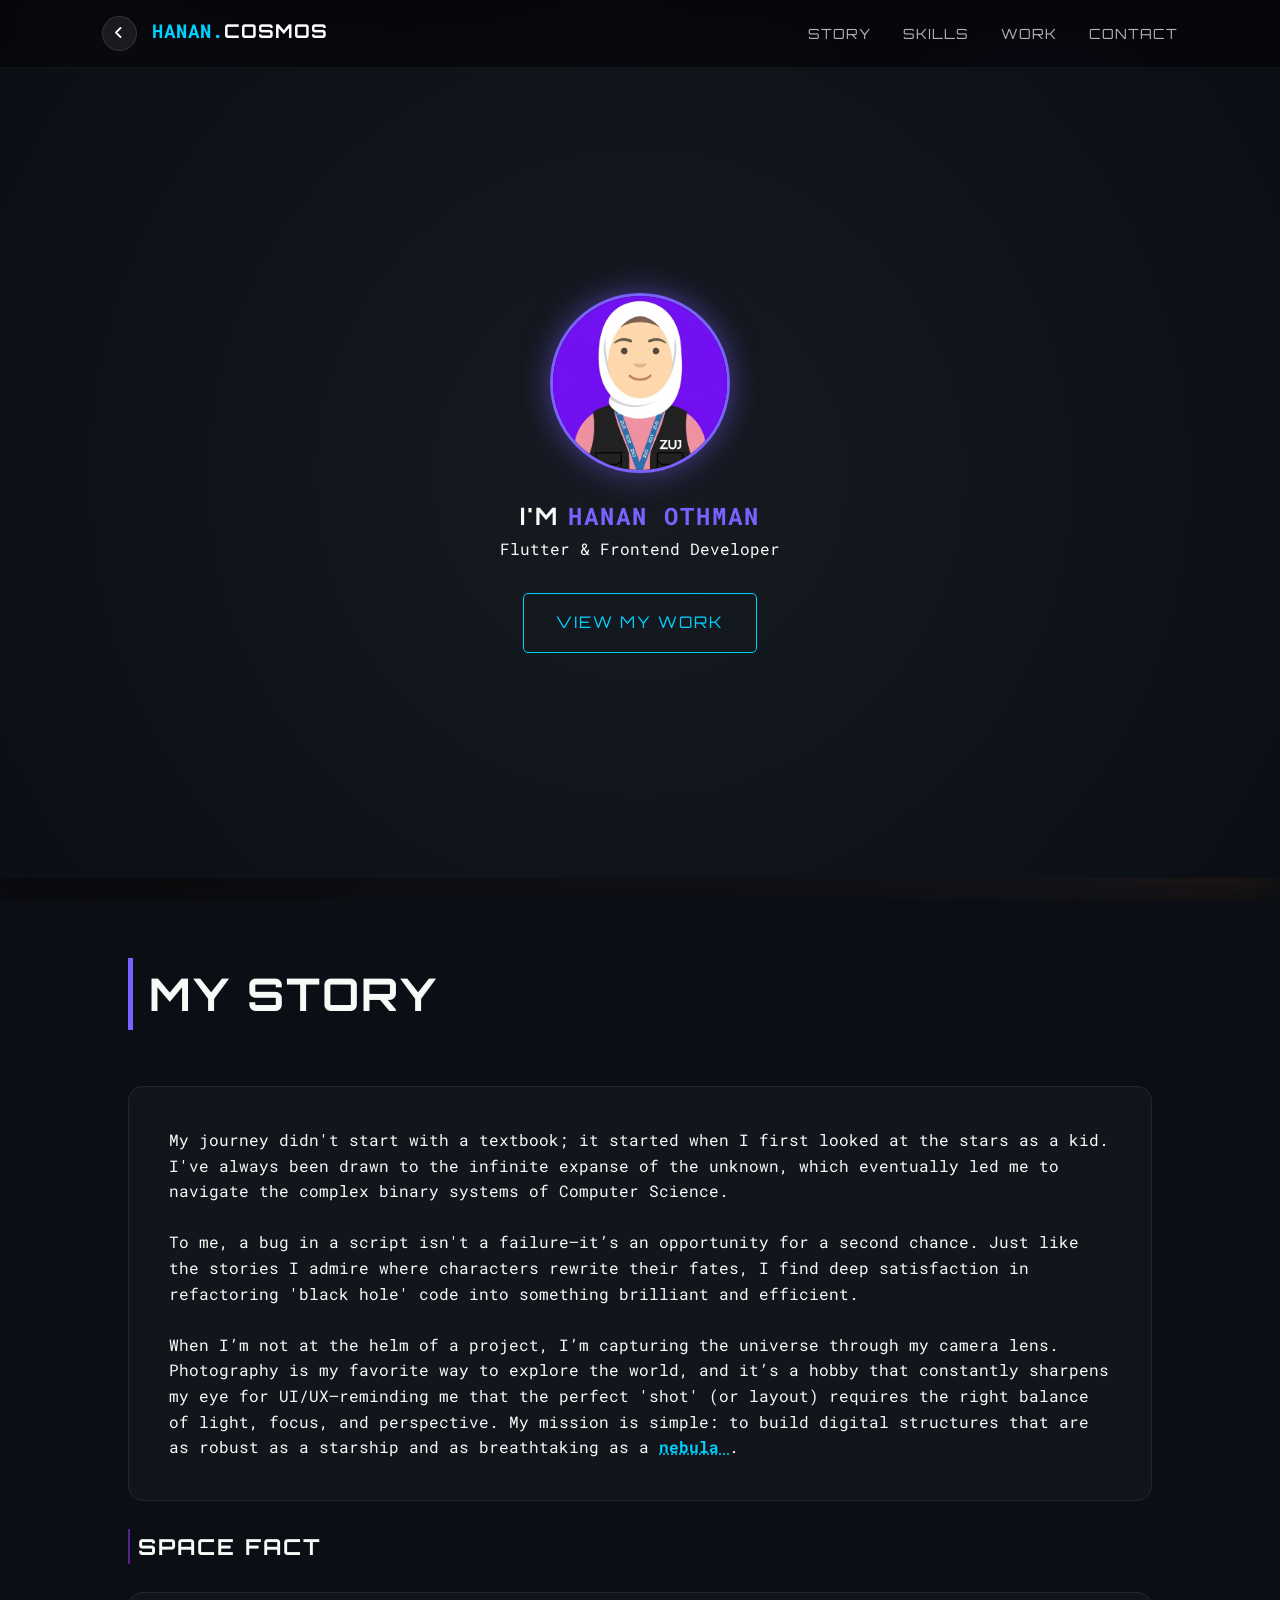
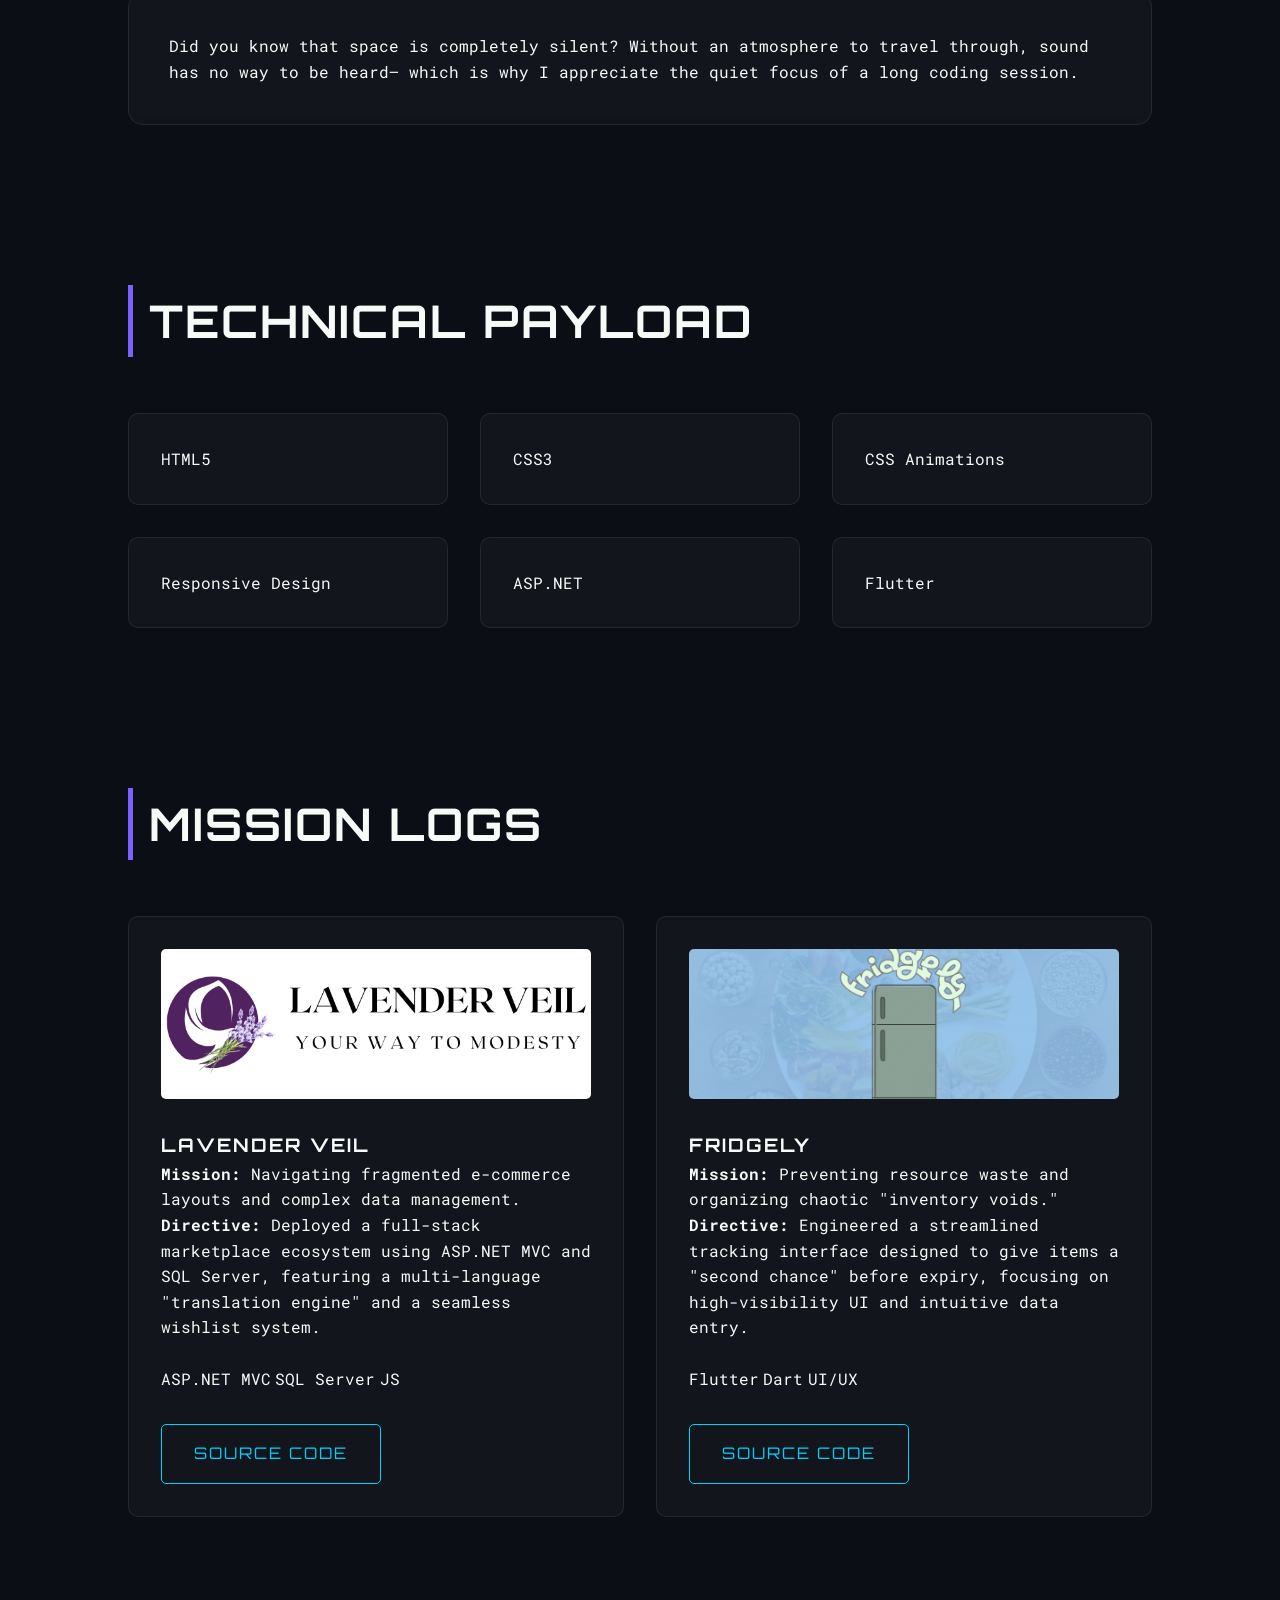
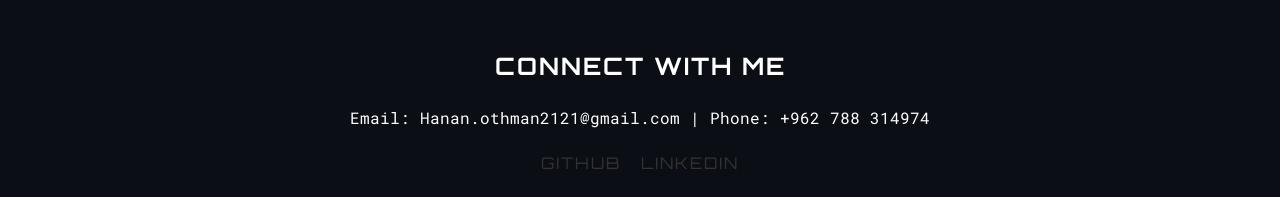
==== home.html @ 57613c78 "Add files via upload" ====
<!DOCTYPE html>
<html lang="en">

<head>
    <meta charset="UTF-8">
    <meta name="viewport" content="width=device-width, initial-scale=1.0">
    <link rel="stylesheet" href="https://cdnjs.cloudflare.com/ajax/libs/font-awesome/6.5.1/css/all.min.css">
    <title>Hanan Othman | Web Developer Portfolio</title>
    <link rel="icon" type="image/svg+xml" href="assets/images/urans.svg">
    <link rel="preconnect" href="https://fonts.googleapis.com">
    <link rel="preconnect" href="https://fonts.gstatic.com" crossorigin>
    <link href="https://fonts.googleapis.com/css2?family=Orbitron:wght@400..900&family=Roboto+Mono:ital,wght@0,100..700;1,100..700&display=swap"
    rel="stylesheet">
    <link rel="stylesheet" href="home.css">
</head>

<body>

    <!-- Space Background -->
    <div class="space-background">
        <div class="stars stars1"></div>
        <div class="stars stars2"></div>
        <div class="stars stars3"></div>
        <div class="stars stars4"></div>
        <div class="stars stars5"></div>
        <div class="stars stars6"></div>
        <div class="stars stars7"></div>
        <div class="stars stars8"></div>
        <div class="planet planet-earth"></div>
        <div class="planet planet-moon"></div>
        <div class="planet planet-mercury"></div>
        <div class="planet planet-venus"></div>
        <div class="planet planet-mars"></div>
        <div class="galaxy"></div>
        <div class="stars stars9"></div>
        <div class="stars stars10"></div>
        <div class="stars stars11"></div>
        <div class="stars stars12"></div>
        <div class="stars stars13"></div>
        <div class="stars stars14"></div>
        <div class="stars stars15"></div>
        <div class="stars stars16"></div>
        <div class="stars stars17"></div>
        <div class="stars stars18"></div>
        <div class="stars stars19"></div>
        <div class="stars stars20"></div>
    </div>


    <!-- Navbar -->
    <nav class="navbar">
        <div class="logo-container">
            <div class="back">
                <a href="index.html"><i class="fa-solid fa-angle-left"></i></a>
            </div>
            <div class="logo-text"><span>HANAN.</span>COSMOS</div>
        </div>
        <ul class="nav-links">
            <li><a href="#about">Story</a></li>
            <li><a href="#skills">Skills</a></li>
            <li><a href="#projects">Work</a></li>
            <li><a href="#contact">Contact</a></li>
        </ul>
    </nav>

    <main>
        <!-- Hero -->
        <section class="hero">
            <div class="hero-content">
                <div class="profile-container">
                    <img src="assets/images/hanan.png" alt="Your Name" class="profile-img">
                </div>
                <h1>I'm <span class="highlight">Hanan Othman</span></h1>
                <p class="tagline">Flutter & Frontend Developer</p>
                <a href="#projects" class="hero-btn">View My Work</a>
            </div>
        </section>

        <!-- About -->
        <section id="about" class="container">
            <h2 class="section-title">My Story</h2>
            <div class="glass-card">
                <p>My journey didn't start with a textbook; it started when I first looked at the stars as a kid. I've
                    always been drawn to the infinite expanse of the unknown, which eventually led me to navigate the
                    complex
                    binary systems of Computer Science.</p>

                <br>
                <p>To me, a bug in a script isn't a failure—it’s an opportunity for a second chance. Just like the
                    stories I admire where characters rewrite their fates, I find deep satisfaction in refactoring
                    'black hole' code into something brilliant and efficient.</p>

                <br>
                <p>When I’m not at the helm of a project, I’m capturing the universe through my camera lens.
                    Photography is my favorite way to explore the world, and it’s a hobby that constantly sharpens my
                    eye for UI/UX—reminding me that the perfect 'shot' (or layout) requires the right balance of light,
                    focus, and perspective. My mission is simple: to build digital structures that are as robust as a
                    starship and as breathtaking as a 
                    <span class="nebula-hover"> nebula <img src="assets/images/nebula.jpg" alt="Nebula View" class="nebula-popup"></span>.
                    </p>
            </div>

            <h4 class="facts">Space Fact</h4>
            <div class="glass-card">
                <P>Did you know that space is completely silent? Without an atmosphere to travel through,
                    sound has no way to be heard— which is why I appreciate the quiet focus of a long coding session.
                </P>
            </div>
        </section>

        <!-- Skills -->
        <section id="skills" class="container">
            <h2 class="section-title">Technical Payload</h2>
            <div class="skills-grid">
                <div class="skill-card">HTML5</div>
                <div class="skill-card">CSS3</div>
                <div class="skill-card">CSS Animations</div>
                <div class="skill-card">Responsive Design</div>
                <div class="skill-card">ASP.NET</div>
                <div class="skill-card">Flutter</div>
            </div>
        </section>

        <!-- ProjectS -->
        <section id="projects" class="container">
            <h2 class="section-title">Mission Logs</h2>
            <div class="project-grid">
                <article class="project-card">
                    <div class="project-img-container">
                        <img class="project-img" src="assets/images/lavenderVeil_light.png" alt="Lavender Veil">
                    </div>
                    <h3>Lavender Veil</h3>
                    <p><strong>Mission:</strong> Navigating fragmented e-commerce layouts and complex data management.
                        <br>
                        <strong>Directive:</strong> Deployed a full-stack marketplace ecosystem using ASP.NET MVC and
                        SQL Server,
                        featuring a multi-language "translation engine" and a seamless wishlist system.
                    </p>
                    <br>
                    <div class="project-tags">
                        <span>ASP.NET MVC</span>
                        <span>SQL Server</span>
                        <span>JS</span>
                    </div>
                    <a href="https://github.com/h-othman1515" class="project-link">Source Code</a>
                </article>

                <article class="project-card">
                    <div class="project-img-container">
                        <img class="project-img" src="assets/images/Fridgely.gif" alt="Fridgely">
                    </div>
                    <h3>Fridgely</h3>
                    <p><strong>Mission:</strong> Preventing resource waste and organizing chaotic "inventory voids."
                        <br>
                        <strong>Directive:</strong> Engineered a streamlined tracking interface designed to give items a
                        "second chance" before expiry, focusing on high-visibility UI and intuitive data entry.
                    </p>
                    <br>
                    <div class="project-tags">
                        <span>Flutter</span>
                        <span>Dart</span>
                        <span>UI/UX</span>
                    </div>
                    <a href="https://www.canva.com/design/DAHB-BuKvWk/hbBGMrFFMSYGSBeEhpwcSg/edit?utm_content=DAHB-BuKvWk&utm_campaign=designshare&utm_medium=link2&utm_source=sharebutton"
                        class="project-link">Source Code</a>
                </article>
            </div>
        </section>
    </main>

    <!-- Footer -->
    <footer id="contact">
        <div class="footer-content">
            <h3>Connect with me</h3>
            <p>Email: Hanan.othman2121@gmail.com | Phone: +962 788 314974</p>
            <div class="socials">
                <a href="https://github.com/h-othman1515">GitHub</a>
                <a href="https://www.linkedin.com/in/hananothman">LinkedIn</a>
            </div>
        </div>
    </footer>

</body>

</html>
---- home.css ----
/* Global */
* {
    margin: 0;
    padding: 0;
    box-sizing: border-box;
}

body {
    background-color: #0b0e14;
    color: #f8faf8;
    font-family: 'Segoe UI', Tahoma, Geneva, Verdana, sans-serif;
    line-height: 1.6;
    overflow-x: hidden;
    position: relative;
    cursor: url('assets/cursors/Gemini_shipFlying.png'), auto;
}

a {
    cursor: url('assets/cursors/Gemini_shipAction.png'), pointer;
}

/* Fonts */
h1, h2, h3,h4, 
.logo-text, 
.nav-links a, 
.hero-btn, a {
    font-family: 'Orbitron', sans-serif;
    text-transform: uppercase;
    letter-spacing: 2px;
}

.tagline, p, .skill-card, .project-card p, span{
    font-family: 'Roboto Mono', monospace;
}

/* Planets Background */
.space-background {
    position: fixed;
    top: 0;
    left: 0;
    width: 100%;
    height: 100%;
    z-index: -1;
    overflow: hidden;
}

/* stars */
.stars {
    position: absolute;
    background: transparent;
}


.stars1 {
    width: 1px;
    height: 1px;
    box-shadow: 1024px 2048px white, 50px 100px white, 300px 500px rgba(255, 255, 255, 0.8);
    box-shadow: 1024px 2048px white, 50px 100px white, 300px 500px white, 800px 900px white;
    animation: starPulse 10s infinite;
}

.stars2 {
    width: 2px;
    height: 2px;
    box-shadow: 200px 300px #00d1ff, 700px 100px #00d1ff;
    animation: starPulse 7s infinite 1s;
}

.stars4 {
    width: 2px;
    height: 2px;
    box-shadow: 200px 400px #fff, 800px 100px #fff, 1400px 600px #fff, 50px 800px #fff;
    animation: starPulse 3s infinite alternate;
}

.stars5 {
    width: 1px;
    height: 1px;
    box-shadow: 500px 500px #fff, 1000px 1000px #fff, 1500px 1500px #fff;
    animation: starPulse 4s infinite alternate;
}

.stars6 {
    width: 1px;
    height: 1px;
    box-shadow: 500px 500px #fff, 1000px 1000px #fff, 1500px 1500px #fff;
    animation: starPulse 4s infinite alternate;
}

.stars7 {
    width: 2px;
    height: 2px;
    box-shadow: 200px 400px #fff, 800px 100px #fff, 1400px 600px #fff, 50px 800px #fff;
    animation: starPulse 3s infinite 1s alternate;
}

.stars8 {
    width: 3px;
    height: 3px;
    box-shadow: 1000px 1000px #fff, 1500px 1500px #fff, 2000px 2000px #fff;
    animation: starPulse 5s infinite alternate;
}

.stars9 {
    width: 1px;
    height: 1px;
    box-shadow: 500px 500px #fff, 1000px 1000px #fff, 1500px 1500px #fff;
    animation: starPulse 4s infinite alternate;
}

.stars10 {
    width: 2px;
    height: 2px;
    box-shadow: 200px 400px #fff, 800px 100px #fff, 1400px 600px #fff, 50px 800px #fff;
    animation: starPulse 3s infinite 1s alternate;
}

.stars11 {
    width: 3px;
    height: 3px;
    box-shadow: 1000px 1000px #fff, 1500px 1500px #fff, 2000px 2000px #fff;
    animation: starPulse 5s infinite alternate;
}

.stars12 {
    width: 1px;
    height: 1px;
    box-shadow: 1024px 2048px white, 50px 100px white, 300px 500px rgba(255, 255, 255, 0.8);
    box-shadow: 1024px 2048px white, 50px 100px white, 300px 500px white, 800px 900px white;
    animation: starPulse 10s infinite;
}

.stars13 {
    width: 2px;
    height: 2px;
    box-shadow: 200px 300px #00d1ff, 700px 100px #00d1ff;
    animation: starPulse 7s infinite 1s;
}

.stars14 {
    width: 2px;
    height: 2px;
    box-shadow: 200px 400px #fff, 800px 100px #fff, 1400px 600px #fff, 50px 800px #fff;
    animation: starPulse 3s infinite alternate;
}

.stars15 {
    width: 1px;
    height: 1px;
    box-shadow: 500px 500px #fff, 1000px 1000px #fff, 1500px 1500px #fff;
    animation: starPulse 4s infinite alternate;
}

.stars16 {
    width: 1px;
    height: 1px;
    box-shadow: 500px 500px #fff, 1000px 1000px #fff, 1500px 1500px #fff;
    animation: starPulse 4s infinite alternate;
}

.stars17 {
    width: 2px;
    height: 2px;
    box-shadow: 200px 400px #fff, 800px 100px #fff, 1400px 600px #fff, 50px 800px #fff;
    animation: starPulse 3s infinite 1s alternate;
}

.stars18 {
    width: 3px;
    height: 3px;
    box-shadow: 1000px 1000px #fff, 1500px 1500px #fff, 2000px 2000px #fff;
    animation: starPulse 5s infinite alternate;
}

.stars19 {
    width: 1px;
    height: 1px;
    box-shadow: 1024px 2048px white, 50px 100px white, 300px 500px rgba(255, 255, 255, 0.8);
    box-shadow: 1024px 2048px white, 50px 100px white, 300px 500px white, 800px 900px white;
    animation: starPulse 10s infinite;
}

.stars20 {
    width: 2px;
    height: 2px;
    box-shadow: 200px 300px #00d1ff, 700px 100px #00d1ff;
    animation: starPulse 7s infinite 1s;
}

.galaxy {
    position: absolute;
    top: 0;
    left: 0;
    width: 100%;
    height: 100%;
    background-image: url('assets/images/Galaxy.jpg');
    background-size: cover;
    background-position: center;
    opacity: 0.5;
    z-index: -1;
    filter: blur(20px);
}

/* Planets*/
.planet {
    position: absolute;
    width: 50px;
    height: 50px;
    background-size: cover;
    background-position: center;
    background-repeat: no-repeat;
}

.planet-earth {
    width: 300px;
    height: 300px;
    background: radial-gradient(circle at center, rgba(123, 97, 255, 0.1) 0%, rgba(123, 97, 255, 0) 70%);
    box-shadow: 0 0 100px rgba(126, 105, 228, 0.63);
    top: 10%;
    left: 70%;
    background-image: url("assets/images/earth.png");
    background-size: cover;
    background-position: center;
    background-repeat: no-repeat;
    border-radius: 50%;
    animation: rotateSlow 60s linear infinite;
}

.planet-moon {
    width: 80px;
    height: 77px;
    box-shadow: 0 0 20px rgba(255, 255, 255, 0.733);
    border-radius: 90%;
    top: 80%;
    left: 70%;
    animation: orbit 60s linear infinite;
    background-image: url("assets/images/moon.png");
    background-size: cover;
    background-position: center;
    background-repeat: no-repeat;
}

.planet-mercury {
    box-shadow: 0 0 20px rgba(67, 64, 64, 0.733);
    border-radius: 90%;
    background-image: url('assets/images/mercury.png');
    top: 20%;
    left: 10%;
    animation: float 15s infinite ease-in-out;
}

.planet-venus {
    box-shadow: 0 0 20px rgba(174, 75, 75, 0.733);
    border-radius: 90%;
    background-image: url('assets/images/venus.png');
    top: 40%;
    left: 30%;
    animation: float 20s infinite ease-in-out;
}

.planet-mars {
    width: 100px;
    height: 100px;
    background-image: url('assets/images/mars.png');
    bottom: 20%;
    left: 10%;
    box-shadow: 0 0 20px rgba(184, 115, 51, 0.5);
    border-radius: 50%;
    animation: float 30s infinite ease-in-out;
}

/* Animations */
@keyframes starPulse {
    from {
        opacity: 0.2;
    }

    to {
        opacity: 0.8;
    }
}

@keyframes orbit {
    0% {
        transform: translate(0, 0) rotate(0deg);
    }

    100% {
        transform: translate(300px, -300px) rotate(360deg);
    }
}

@keyframes float {

    0%,
    100% {
        transform: translate(0, 0) rotate(0deg);
    }

    33% {
        transform: translate(30px, -50px) rotate(5deg);
    }

    66% {
        transform: translate(-20px, 20px) rotate(-5deg);
    }
}

@keyframes rotateSlow {
    from {
        transform: rotate(0deg);
    }

    to {
        transform: rotate(360deg);
    }
}

/* ---- website elements ---- */
/* Nav */
.navbar {
    display: flex;
    justify-content: space-between;
    align-items: center;
    padding: 16px 8%;
    position: sticky;
    top: 0;
    background: rgba(5, 7, 10, 0.8);
    backdrop-filter: blur(12px);
    border-bottom: 1px solid rgba(255, 255, 255, 0.05);
    z-index: 1000;
}

/* Logo and Back */
.logo-container {
    display: flex;
    justify-content: space-between;
    gap: 15px;
}

.logo-text {
    font-weight: bold;
    font-size: 19px;
    letter-spacing: 1px;
    color: white;
}

.logo-text span {
    color: #00d1ff;
}

/* Back */
.back {
    display: flex;
    align-items: center;
    justify-content: center;
    width: 35px;
    height: 35px;
    background: rgba(255, 255, 255, 0.08);
    border: 1px solid rgba(255, 255, 255, 0.1);
    border-radius: 50%;
    transition: all 0.3s ease;
    cursor: pointer;
}

.back:hover {
    background: #00d1ff;
    box-shadow: 0 0 15px #00d1ff;
    transform: translateX(-3px);
}

.back a {
    text-decoration: none;
    color: white;
    font-size: 0.9rem;
    display: flex;
}

.back:hover a {
    color: #0b0e14;
}

/* Nav Links */
.nav-links {
    display: flex;
    list-style: none;
    gap: 32px;
}

.nav-links a {
    color: rgba(255, 255, 255, 0.7);
    text-decoration: none;
    font-size: 14px;
    text-transform: uppercase;
    letter-spacing: 1px;
    transition: all 0.4s ease;
}

.nav-links a:hover {
    color: #00d1ff;
    text-shadow: 0 0 8px #00d1ff;
}

/* Hero Section */
.hero {
    height: 90vh;
    display: flex;
    align-items: center;
    justify-content: center;
    text-align: center;
    background: radial-gradient(circle at center, #161b22 0%, #0b0e14 100%);
}

.profile-container {
    width: 180px;
    height: 180px;
    border-radius: 50%;
    border: 3px solid #7b61ff;
    margin: 0 auto 24px;
    box-shadow: 0 0 30px rgba(123, 97, 255, 0.5);
    overflow: hidden;
}

.profile-img {
    width: 100%;
    height: 100%;
    object-fit: cover;
}

.highlight {
    color: #7b61ff;
}

.hero-btn,
.project-link {
    display: inline-block;
    padding: 16px 32px;
    margin-top: 32px;
    border: 1px solid #00d1ff;
    color: #00d1ff;
    text-decoration: none;
    border-radius: 5px;
    transition: all 0.4s ease;
}

.hero-btn:hover,
.project-link:hover {
    background: #00d1ff;
    color: #0b0e14;
    box-shadow: 0 0 20px #00d1ff;
}


/* nebula */
.nebula-hover {
    position: relative;
    color: #00d1ff;
    cursor: help;
    font-weight: bold;
    text-decoration: underline dotted;
}

/* The hidden image */
.nebula-popup {
    position: absolute;
    bottom: 150%;
    left: 50%;
    transform: translateX(-50%) scale(0);
    width: 200px;
    height: auto;
    border-radius: 10px;
    border: 2px solid #00d1ff;
    box-shadow: 0 0 20px rgba(0, 209, 255, 0.5);
    transition: all 0.4s cubic-bezier(0.175, 0.885, 0.32, 1.275);
    pointer-events: none;
    z-index: 100;
    opacity: 0;
}

/* The Hover State */
.nebula-hover:hover .nebula-popup {
    transform: translateX(-50%) scale(1);
    opacity: 1;
}


/* Sections */
.container {
    padding: 80px 10%;
}

.section-title {
    margin-bottom: 56px;
    font-size: 45px;
    border-left: 5px solid #7b61ff;
    padding-left: 16px;
}

.facts {
    margin: 28px 0;
    font-size: 22px;
    border-left: 2.5px solid #56218f;
    padding-left: 8px;
}

.glass-card {
    background: rgba(255, 255, 255, 0.03);
    border: 1px solid rgba(255, 255, 255, 0.08);
    padding: 40px;
    border-radius: 15px;
    backdrop-filter: blur(5px);
}

/* Skills and Projects */
.skills-grid,
.project-grid {
    display: grid;
    grid-template-columns: repeat(auto-fit, minmax(280px, 1fr));
    gap: 32px;
}

.skill-card,
.project-card {
    background: rgba(255, 255, 255, 0.03);
    border: 1px solid rgba(255, 255, 255, 0.08);
    padding: 32px;
    border-radius: 10px;
    transition: all 0.4s ease;
}

.project-card:hover {
    transform: translateY(-10px);
    border-color: #00d1ff;
}

.project-img {
    width: 100%;
    height: 150px;
    object-fit: cover;
    background: #1e2530;
    margin-bottom: 24px;
    border-radius: 5px;
}

/* footer */
footer {
    background-color: #0b0e14;
    padding: 50px;
    text-align: center;
    height: 200px;
}

.footer-content {
    max-width: 800px;
    margin: 0 auto;
    color: white;
}

.footer-content h3 {
    font-size: 24px;
    margin-bottom: 20px;
}

.footer-content p {
    font-size: 16px;
    margin-bottom: 10px;
}

.socials {
    display: flex;
    justify-content: center;
    margin-top: 20px;
}

.socials a {
    color: #333;
    margin: 0 10px;
    text-decoration: none;
}

.socials a:hover {
    color: #0066cc;
}


/* Responsive (Mobile/Tablet) */
@media (max-width: 768px) {
    .nav-links {
        display: none;
    }

    .hero h1 {
        font-size: 23px;
    }
}
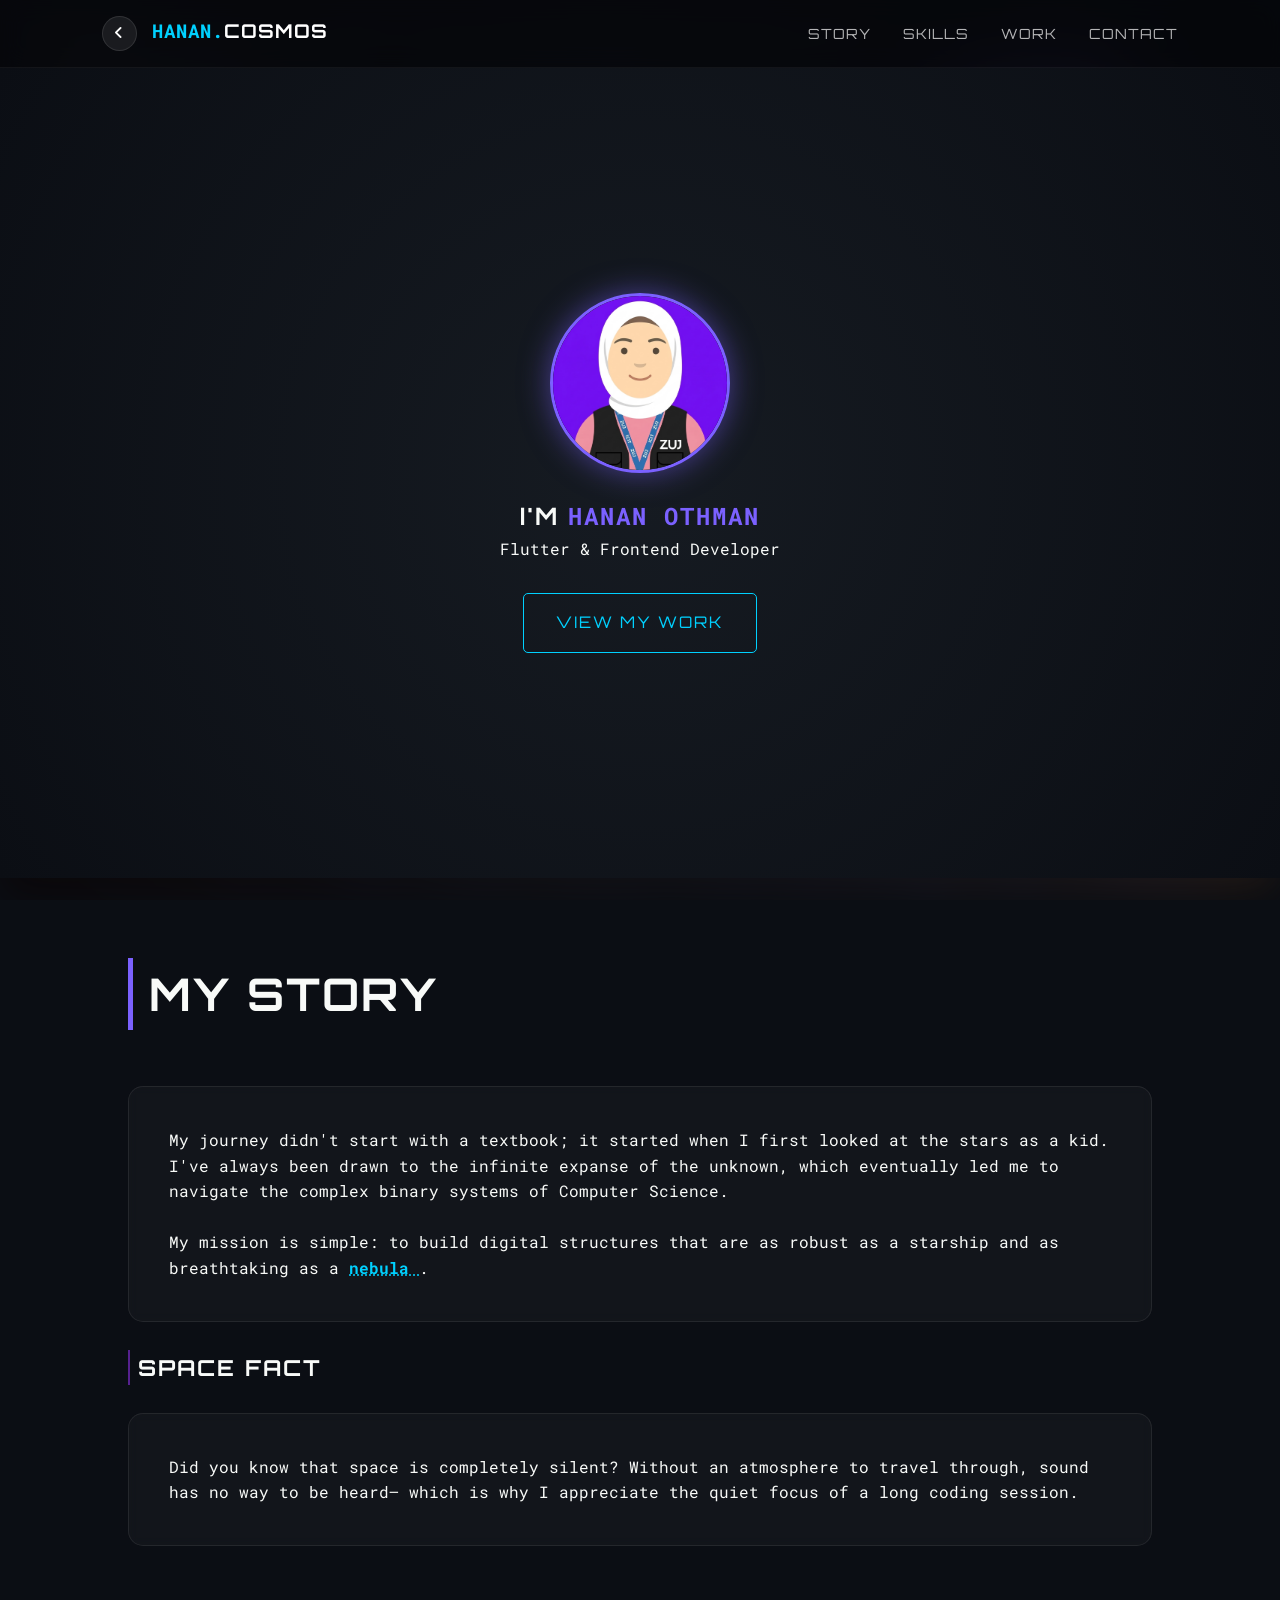
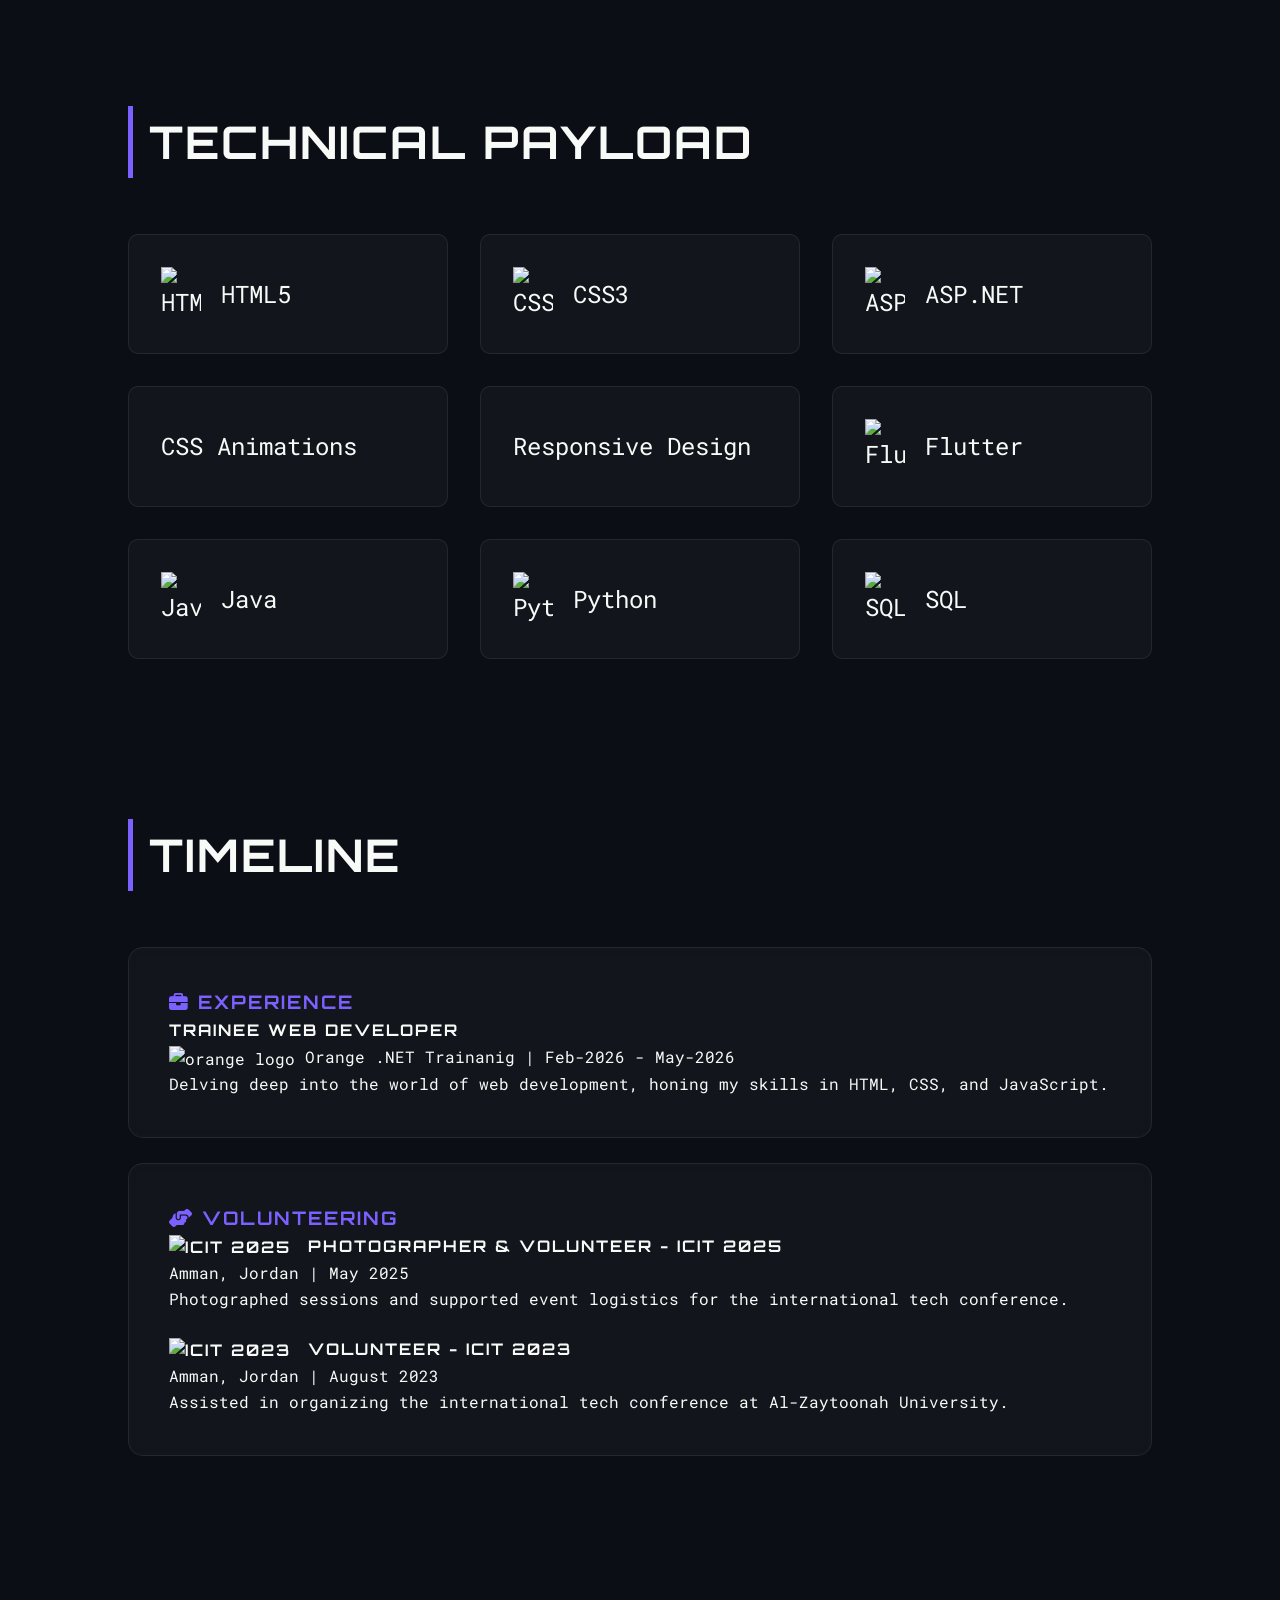
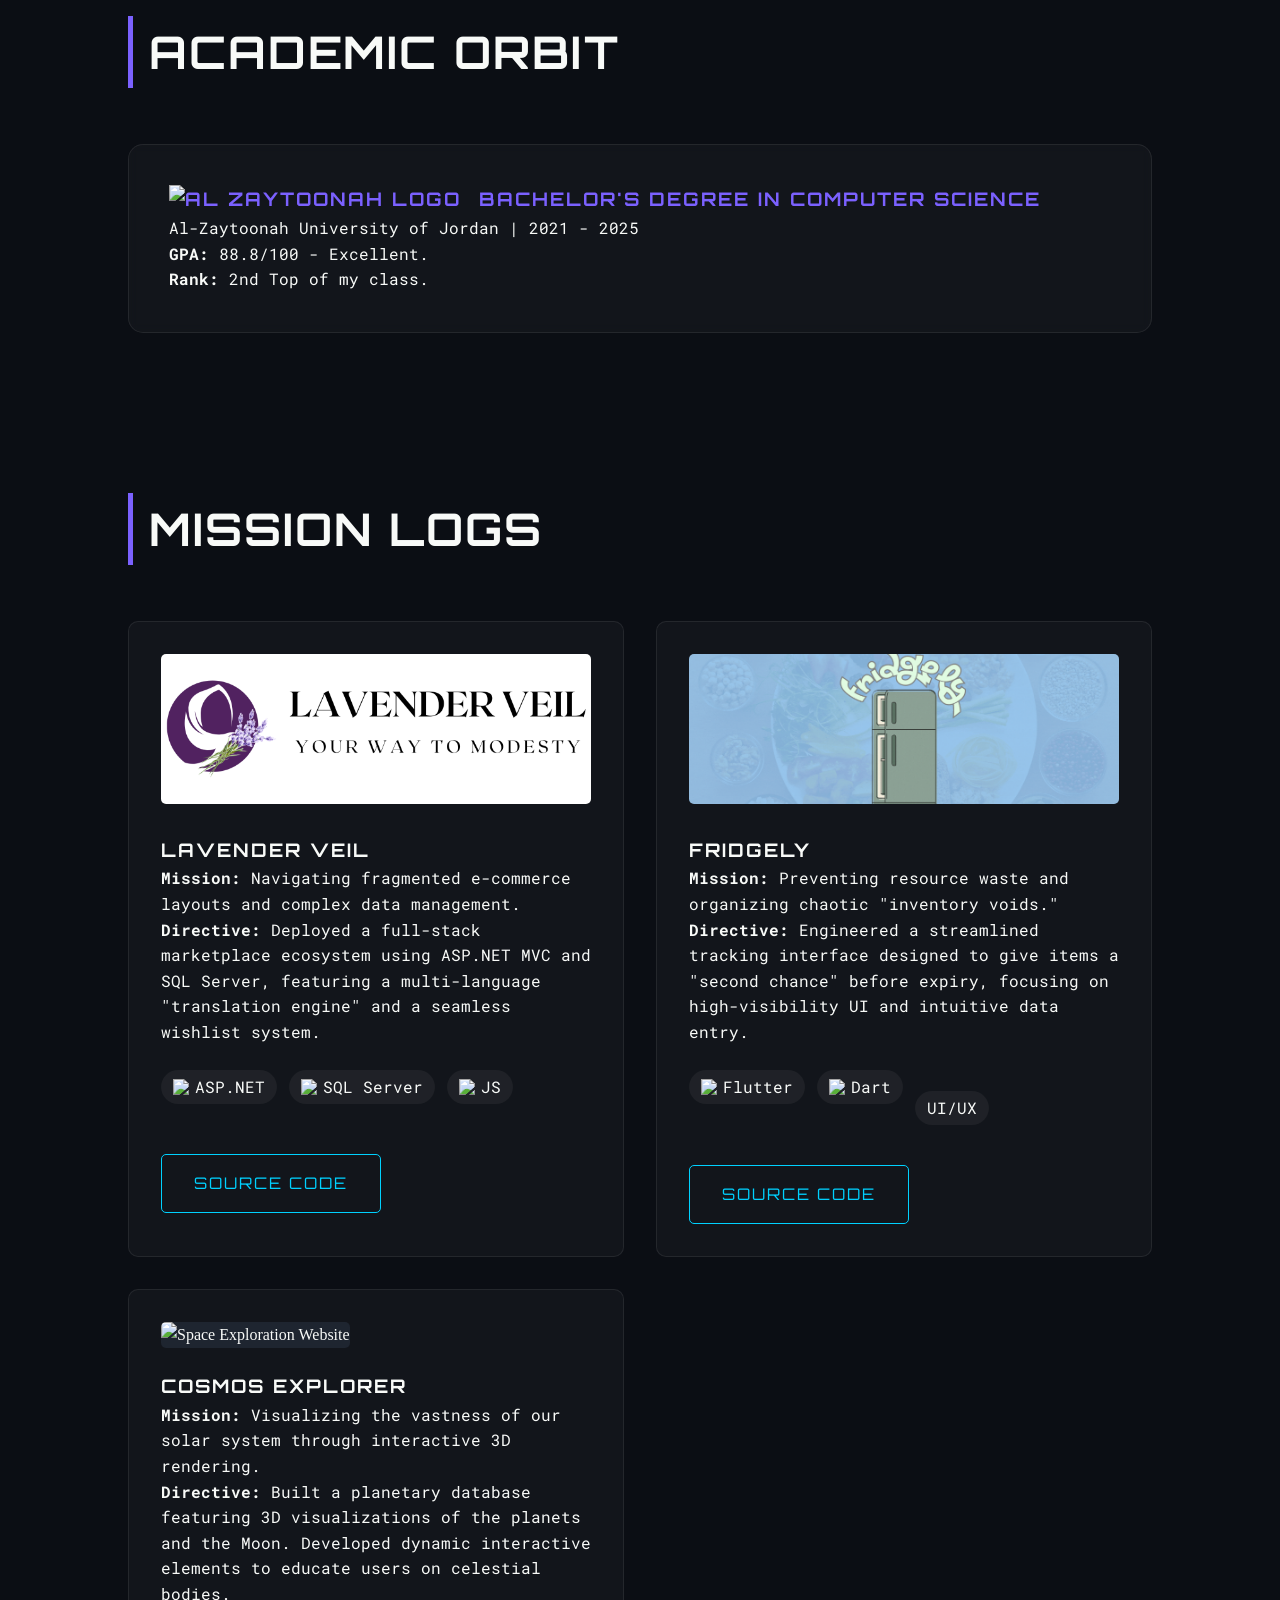
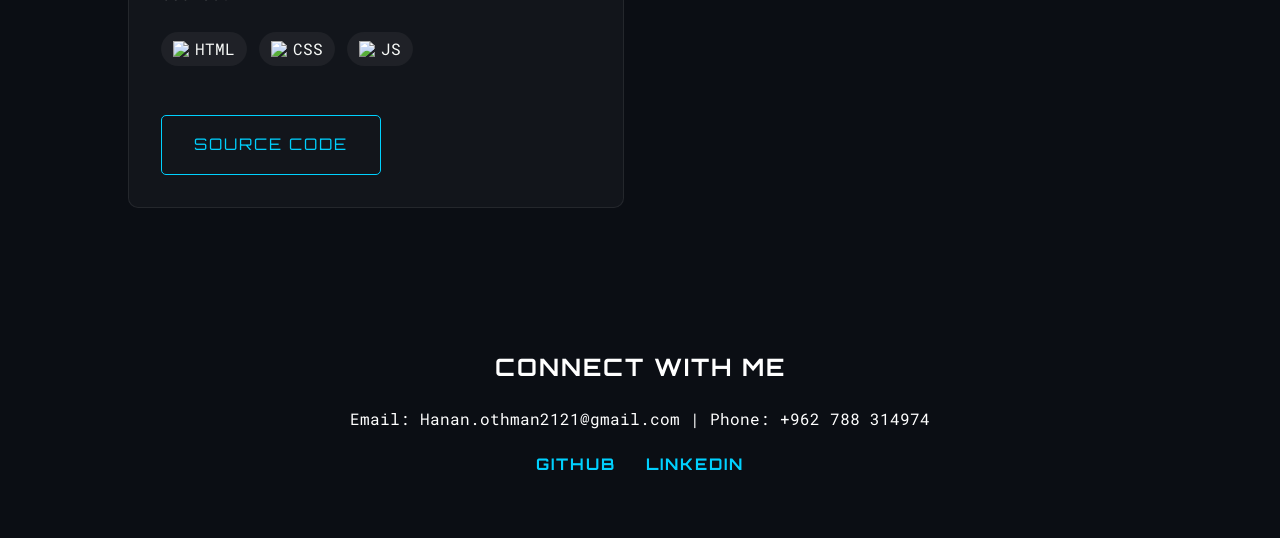
==== commit 53dcca34: "edited home / 9-march added more sections and images" ====
--- a/home.html
+++ b/home.html
@@ -9,8 +9,9 @@
     <link rel="icon" type="image/svg+xml" href="assets/images/urans.svg">
     <link rel="preconnect" href="https://fonts.googleapis.com">
     <link rel="preconnect" href="https://fonts.gstatic.com" crossorigin>
-    <link href="https://fonts.googleapis.com/css2?family=Orbitron:wght@400..900&family=Roboto+Mono:ital,wght@0,100..700;1,100..700&display=swap"
-    rel="stylesheet">
+    <link
+        href="https://fonts.googleapis.com/css2?family=Orbitron:wght@400..900&family=Roboto+Mono:ital,wght@0,100..700;1,100..700&display=swap"
+        rel="stylesheet">
     <link rel="stylesheet" href="home.css">
 </head>
 
@@ -50,11 +51,15 @@
     <!-- Navbar -->
     <nav class="navbar">
         <div class="logo-container">
-            <div class="back">
-                <a href="index.html"><i class="fa-solid fa-angle-left"></i></a>
-            </div>
+            <div class="back"><a href="index.html"><i class="fa-solid fa-angle-left"></i></a></div>
             <div class="logo-text"><span>HANAN.</span>COSMOS</div>
         </div>
+
+        <input type="checkbox" id="nav-toggle" class="nav-toggle">
+        <label for="nav-toggle" class="menu-icon">
+            <i class="fa-solid fa-bars"></i>
+        </label>
+
         <ul class="nav-links">
             <li><a href="#about">Story</a></li>
             <li><a href="#skills">Skills</a></li>
@@ -63,6 +68,7 @@
         </ul>
     </nav>
 
+
     <main>
         <!-- Hero -->
         <section class="hero">
@@ -86,18 +92,12 @@
                     binary systems of Computer Science.</p>
 
                 <br>
-                <p>To me, a bug in a script isn't a failure—it’s an opportunity for a second chance. Just like the
-                    stories I admire where characters rewrite their fates, I find deep satisfaction in refactoring
-                    'black hole' code into something brilliant and efficient.</p>
-
-                <br>
-                <p>When I’m not at the helm of a project, I’m capturing the universe through my camera lens.
-                    Photography is my favorite way to explore the world, and it’s a hobby that constantly sharpens my
-                    eye for UI/UX—reminding me that the perfect 'shot' (or layout) requires the right balance of light,
-                    focus, and perspective. My mission is simple: to build digital structures that are as robust as a
-                    starship and as breathtaking as a 
-                    <span class="nebula-hover"> nebula <img src="assets/images/nebula.jpg" alt="Nebula View" class="nebula-popup"></span>.
-                    </p>
+                <p>My mission is simple: to build digital structures that are as robust as a
+                    starship and as breathtaking as a
+                    <span class="nebula-hover"> nebula
+                        <img src="assets/images/nebula.jpg" alt="Nebula View" class="nebula-popup">
+                    </span>.
+                </p>
             </div>
 
             <h4 class="facts">Space Fact</h4>
@@ -112,12 +112,71 @@
         <section id="skills" class="container">
             <h2 class="section-title">Technical Payload</h2>
             <div class="skills-grid">
-                <div class="skill-card">HTML5</div>
-                <div class="skill-card">CSS3</div>
+                <div class="skill-card">
+                    <img class="logo" src="assets/logos/HTML5.png" alt="HTML5"> HTML5
+                </div>
+                <div class="skill-card"><img class="logo" src="assets/logos/CSS3.png" alt="CSS3"> CSS3</div>
+                <div class="skill-card"><img class="logo" src="assets/logos/NET_logo.png" alt="ASP.NET"> ASP.NET</div>
                 <div class="skill-card">CSS Animations</div>
                 <div class="skill-card">Responsive Design</div>
-                <div class="skill-card">ASP.NET</div>
-                <div class="skill-card">Flutter</div>
+                <div class="skill-card"><img class="logo" src="assets/logos/flutter.png" alt="Flutter"> Flutter</div>
+                <div class="skill-card"><img class="logo" src="assets/logos/java_logo.png" alt="Java"> Java</div>
+                <div class="skill-card"><img class="logo" src="assets/logos/Python_logo.png" alt="Python"> Python</div>
+                <div class="skill-card"><img class="logo" src="assets/logos/SQL.png" alt="SQL"> SQL</div>
+            </div>
+        </section>
+
+        <!-- Experience -->
+        <section id="experience" class="container">
+            <h2 class="section-title">Timeline</h2>
+
+            <div class="glass-card">
+                <h3 class="highlight"><i class="fa-solid fa-briefcase"></i> Experience</h3>
+                <div class="timeline-item">
+                    <h4>Trainee Web Developer</h4>
+                    <p class="tagline">
+                        <img src="assets/logos/Orange.png" alt="orange logo" class="title-icon">Orange .NET Trainanig |
+                        Feb-2026 - May-2026
+                    </p>
+                    <p>Delving deep into the world of web development, honing my skills in HTML, CSS, and JavaScript.
+                    </p>
+                </div>
+            </div>
+
+            <br>
+
+            <div class="glass-card">
+                <h3 class="highlight"><i class="fa-solid fa-handshake-angle"></i> Volunteering</h3>
+                <div class="timeline-item">
+                    <h4><img src="assets/logos/icit_25.png" alt="icit 2025" class="title-icon">
+                        Photographer & Volunteer - ICIT 2025</h4>
+                    <p class="tagline">Amman, Jordan | May 2025</p>
+                    <p>Photographed sessions and supported event logistics for the international tech conference.</p>
+                </div>
+                <br>
+                <div class="timeline-item">
+                    <h4>
+                        <img src="assets/logos/icit_23.png" alt="icit 2023" class="title-icon">
+                        Volunteer - ICIT 2023
+                    </h4>
+                    <p class="tagline">Amman, Jordan | August 2023</p>
+                    <p>Assisted in organizing the international tech conference at Al-Zaytoonah University.</p>
+                </div>
+            </div>
+        </section>
+
+        <!-- Education -->
+        <section id="education" class="container">
+            <h2 class="section-title">Academic Orbit</h2>
+            <div class="glass-card">
+                <div class="timeline-item">
+                    <h3 class="highlight">
+                        <img src="assets/logos/alzaytoonah_logo.png" alt="al zaytoonah logo" class="title-icon">
+                        Bachelor's Degree in Computer Science
+                    </h3>
+                    <p class="tagline">Al-Zaytoonah University of Jordan | 2021 - 2025</p>
+                    <p><strong>GPA:</strong> 88.8/100 - Excellent. <br><strong>Rank:</strong> 2nd Top of my class.</p>
+                </div>
             </div>
         </section>
 
@@ -138,11 +197,12 @@
                     </p>
                     <br>
                     <div class="project-tags">
-                        <span>ASP.NET MVC</span>
-                        <span>SQL Server</span>
-                        <span>JS</span>
-                    </div>
-                    <a href="https://github.com/h-othman1515" class="project-link">Source Code</a>
+                        <span><img src="assets/logos/NET_logo.png" alt="ASP.NET" class="tag-icon">ASP.NET</span>
+                        <span><img src="assets/logos/SQL.png" alt="SQL" class="tag-icon">SQL Server</span>
+                        <span><img src="assets/logos/js-logo.png" alt="JavaScript" class="tag-icon">JS</span>
+                    </div>
+                    <a href="https://github.com/h-othman1515/LavenderVeil.git" target="_blank"
+                        class="project-link">Source Code</a>
                 </article>
 
                 <article class="project-card">
@@ -157,11 +217,34 @@
                     </p>
                     <br>
                     <div class="project-tags">
-                        <span>Flutter</span>
-                        <span>Dart</span>
+                        <span><img src="assets/logos/flutter.png" alt="flutter" class="tag-icon">Flutter</span>
+                        <span><img src="assets/logos/Dart-logo.png" alt="dart" class="tag-icon">Dart</span>
                         <span>UI/UX</span>
                     </div>
                     <a href="https://www.canva.com/design/DAHB-BuKvWk/hbBGMrFFMSYGSBeEhpwcSg/edit?utm_content=DAHB-BuKvWk&utm_campaign=designshare&utm_medium=link2&utm_source=sharebutton"
+                        target="_blank" class="project-link">Source Code</a>
+                </article>
+
+                <article class="project-card">
+                    <div class="project-img-container">
+                        <img class="project-img" src="assets/images/space_exploration.png"
+                            alt="Space Exploration Website">
+                    </div>
+                    <h3>Cosmos Explorer</h3>
+                    <p><strong>Mission:</strong> Visualizing the vastness of our solar system through interactive 3D
+                        rendering.
+                        <br>
+                        <strong>Directive:</strong> Built a planetary database featuring 3D visualizations of the
+                        planets and the Moon. Developed dynamic interactive elements to educate users on
+                        celestial bodies.
+                    </p>
+                    <br>
+                    <div class="project-tags">
+                        <span><img src="assets/logos/HTML5.png" alt="HTML5" class="tag-icon">HTML</span>
+                        <span><img src="assets/logos/CSS3.png" alt="CSS3" class="tag-icon">CSS</span>
+                        <span><img src="assets/logos/js-logo.png" alt="JavaScript" class="tag-icon">JS</span>
+                    </div>
+                    <a href="https://h-othman1515.github.io/space-exploration/index.html" target="_blank"
                         class="project-link">Source Code</a>
                 </article>
             </div>
--- a/home.css
+++ b/home.css
@@ -8,7 +8,6 @@
 body {
     background-color: #0b0e14;
     color: #f8faf8;
-    font-family: 'Segoe UI', Tahoma, Geneva, Verdana, sans-serif;
     line-height: 1.6;
     overflow-x: hidden;
     position: relative;
@@ -348,6 +347,7 @@
 .logo-text span {
     color: #00d1ff;
 }
+
 
 /* Back */
 .back {
@@ -483,7 +483,6 @@
     opacity: 1;
 }
 
-
 /* Sections */
 .container {
     padding: 80px 10%;
@@ -512,11 +511,17 @@
 }
 
 /* Skills and Projects */
-.skills-grid,
-.project-grid {
+.skills-grid {
     display: grid;
     grid-template-columns: repeat(auto-fit, minmax(280px, 1fr));
     gap: 32px;
+}
+
+/* Project Grid Layout */
+.project-grid {
+    display: grid;
+    gap: 32px;
+    grid-template-columns:repeat(2, 1fr);
 }
 
 .skill-card,
@@ -528,6 +533,23 @@
     transition: all 0.4s ease;
 }
 
+.skill-card{
+    display: flex;
+    align-items: center;
+    justify-content: flex-start;
+    gap: 20px;
+    text-align: left;
+    font-size: 24px;
+}
+
+.logo {
+    width: 40px;
+    height: auto;
+    margin-bottom: 0;
+    flex-shrink: 0;
+    /* overflow: hidden; */
+}
+
 .project-card:hover {
     transform: translateY(-10px);
     border-color: #00d1ff;
@@ -545,9 +567,8 @@
 /* footer */
 footer {
     background-color: #0b0e14;
-    padding: 50px;
+    padding: 60px 20px;
     text-align: center;
-    height: 200px;
 }
 
 .footer-content {
@@ -566,6 +587,7 @@
     margin-bottom: 10px;
 }
 
+/* Socials linls */
 .socials {
     display: flex;
     justify-content: center;
@@ -573,23 +595,89 @@
 }
 
 .socials a {
-    color: #333;
-    margin: 0 10px;
+    color: #00d1ff;
+    margin: 0 15px;
     text-decoration: none;
+    font-weight: bold;
+    transition: 0.3s;
 }
 
 .socials a:hover {
-    color: #0066cc;
-}
-
+    text-shadow: 0 0 10px #00d1ff;
+}
+
+
+/* Icons */
+.tag-icon {
+    width: 16px;
+    height: 16px;
+    vertical-align: middle;
+    margin-right: 6px;
+}
+
+.title-icon {
+    width: 24px;
+    height: 24px;
+    vertical-align: middle;
+    margin-right: 10px;
+}
+
+.project-tags span {
+    display: inline-flex;
+    align-items: center;
+    background: rgba(255, 255, 255, 0.05);
+    padding: 4px 12px;
+    border-radius: 20px;
+    margin-right: 8px;
+    margin-bottom: 8px;
+}
 
 /* Responsive (Mobile/Tablet) */
 @media (max-width: 768px) {
+    .project-grid {
+        grid-template-columns: repeat(1, 1fr);
+    }
+
     .nav-links {
         display: none;
     }
 
-    .hero h1 {
+    .hero h1{
         font-size: 23px;
     }
+}
+
+/* Hide the actual checkbox */
+.nav-toggle {
+    display: none;
+}
+
+/* Style the menu button */
+.menu-icon {
+    display: none; /* Hidden on desktop */
+    color: white;
+    font-size: 1.5rem;
+    cursor: pointer;
+}
+
+@media (max-width: 768px) {
+    .menu-icon {
+        display: block;
+    }
+
+    .nav-links {
+        display: none; /* Hidden by default */
+        position: fixed;
+        top: 60px; /* Adjust based on navbar height */
+        left: 0;
+        width: 100%;
+        background: rgba(11, 14, 20, 0.95);
+        flex-direction: column;
+        padding: 20px 0;
+    }
+
+    /* Magic: When checkbox is checked, show the nav-links */
+    .nav-toggle:checked ~ .nav-links {
+        display: flex;
+    }
 }
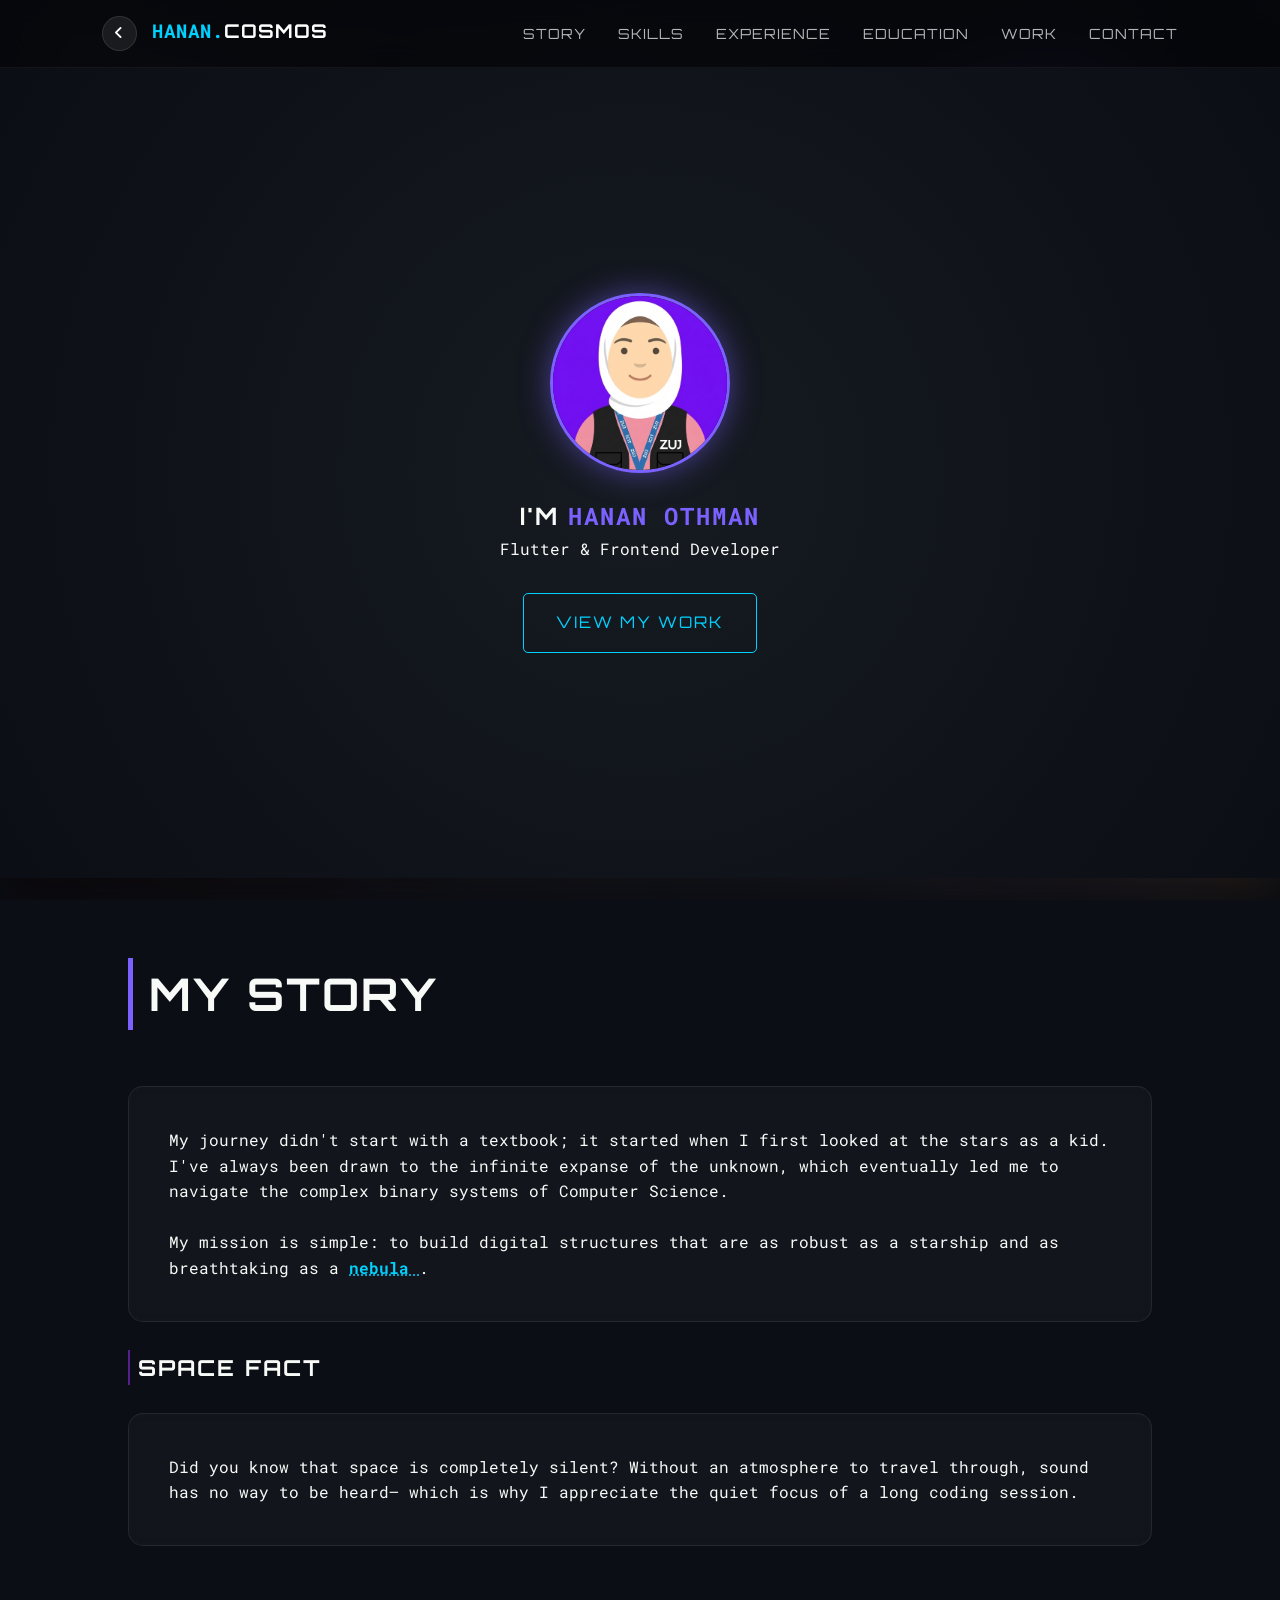
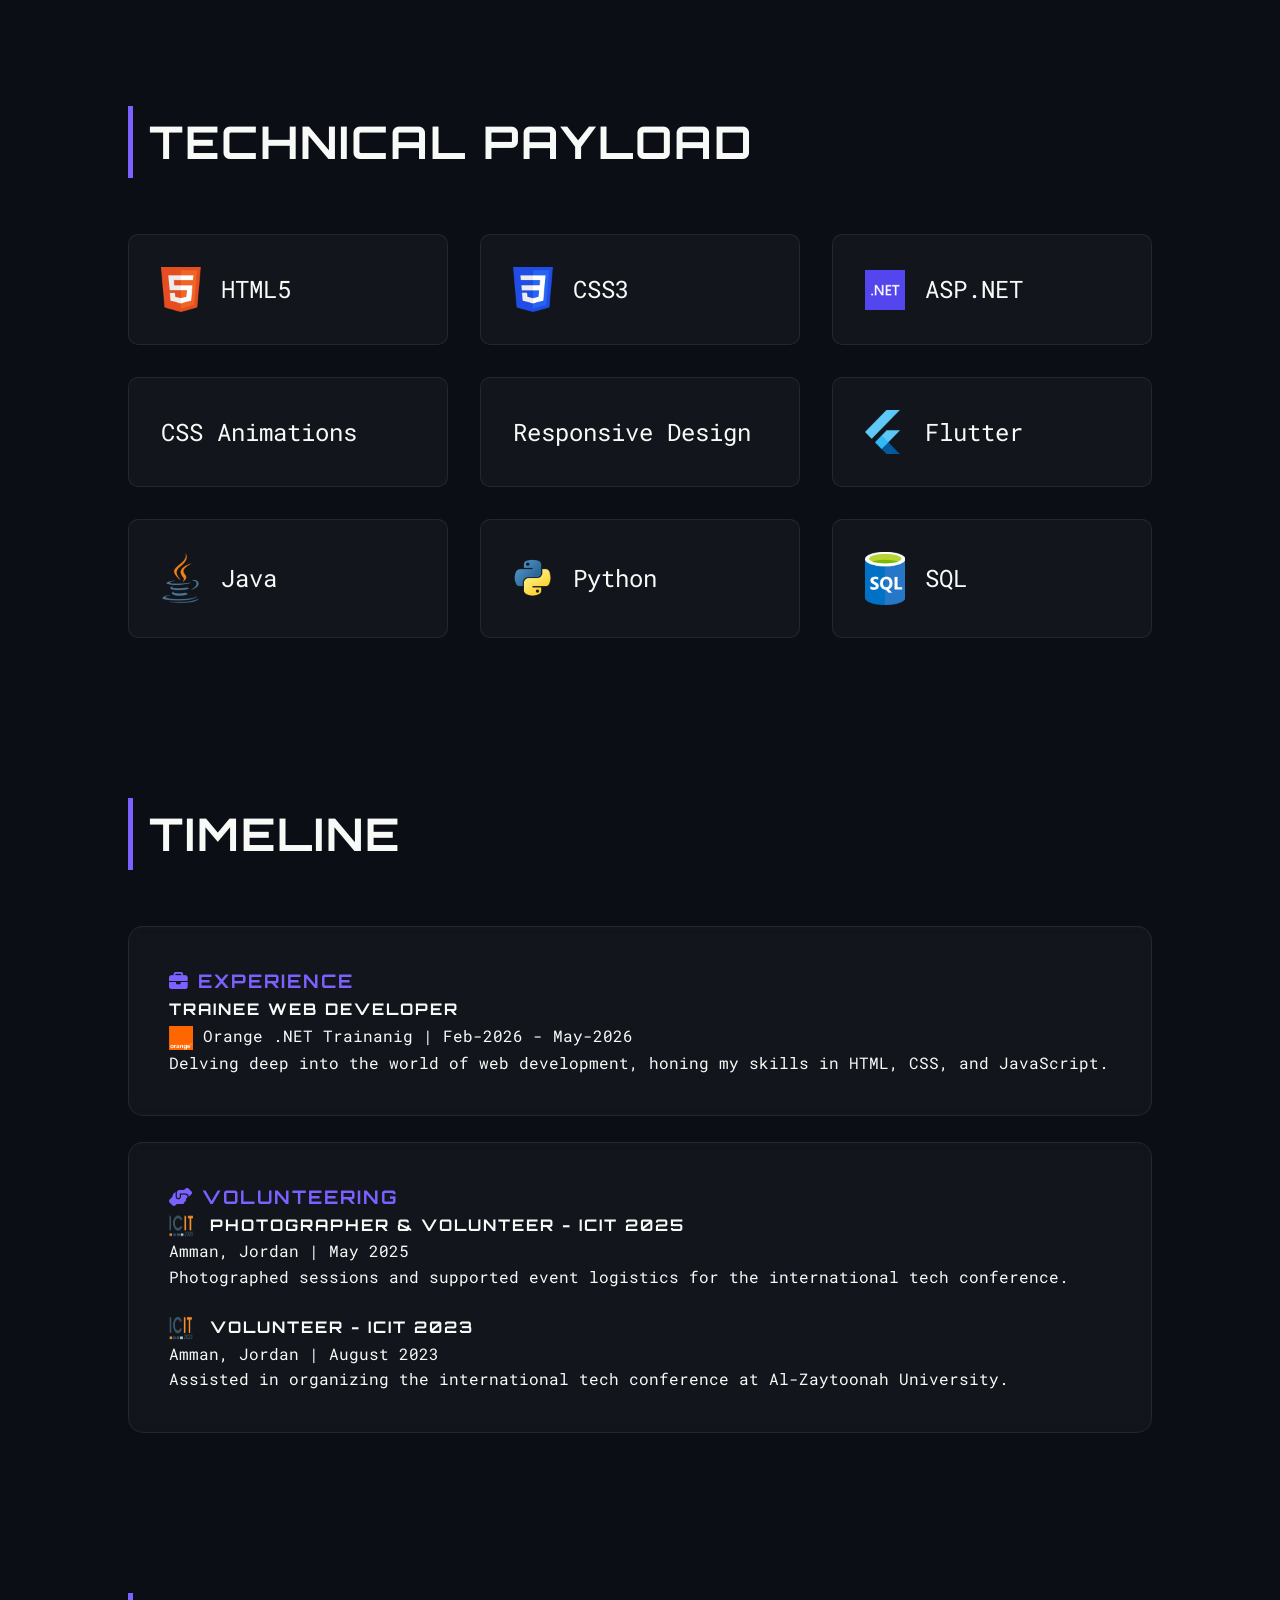
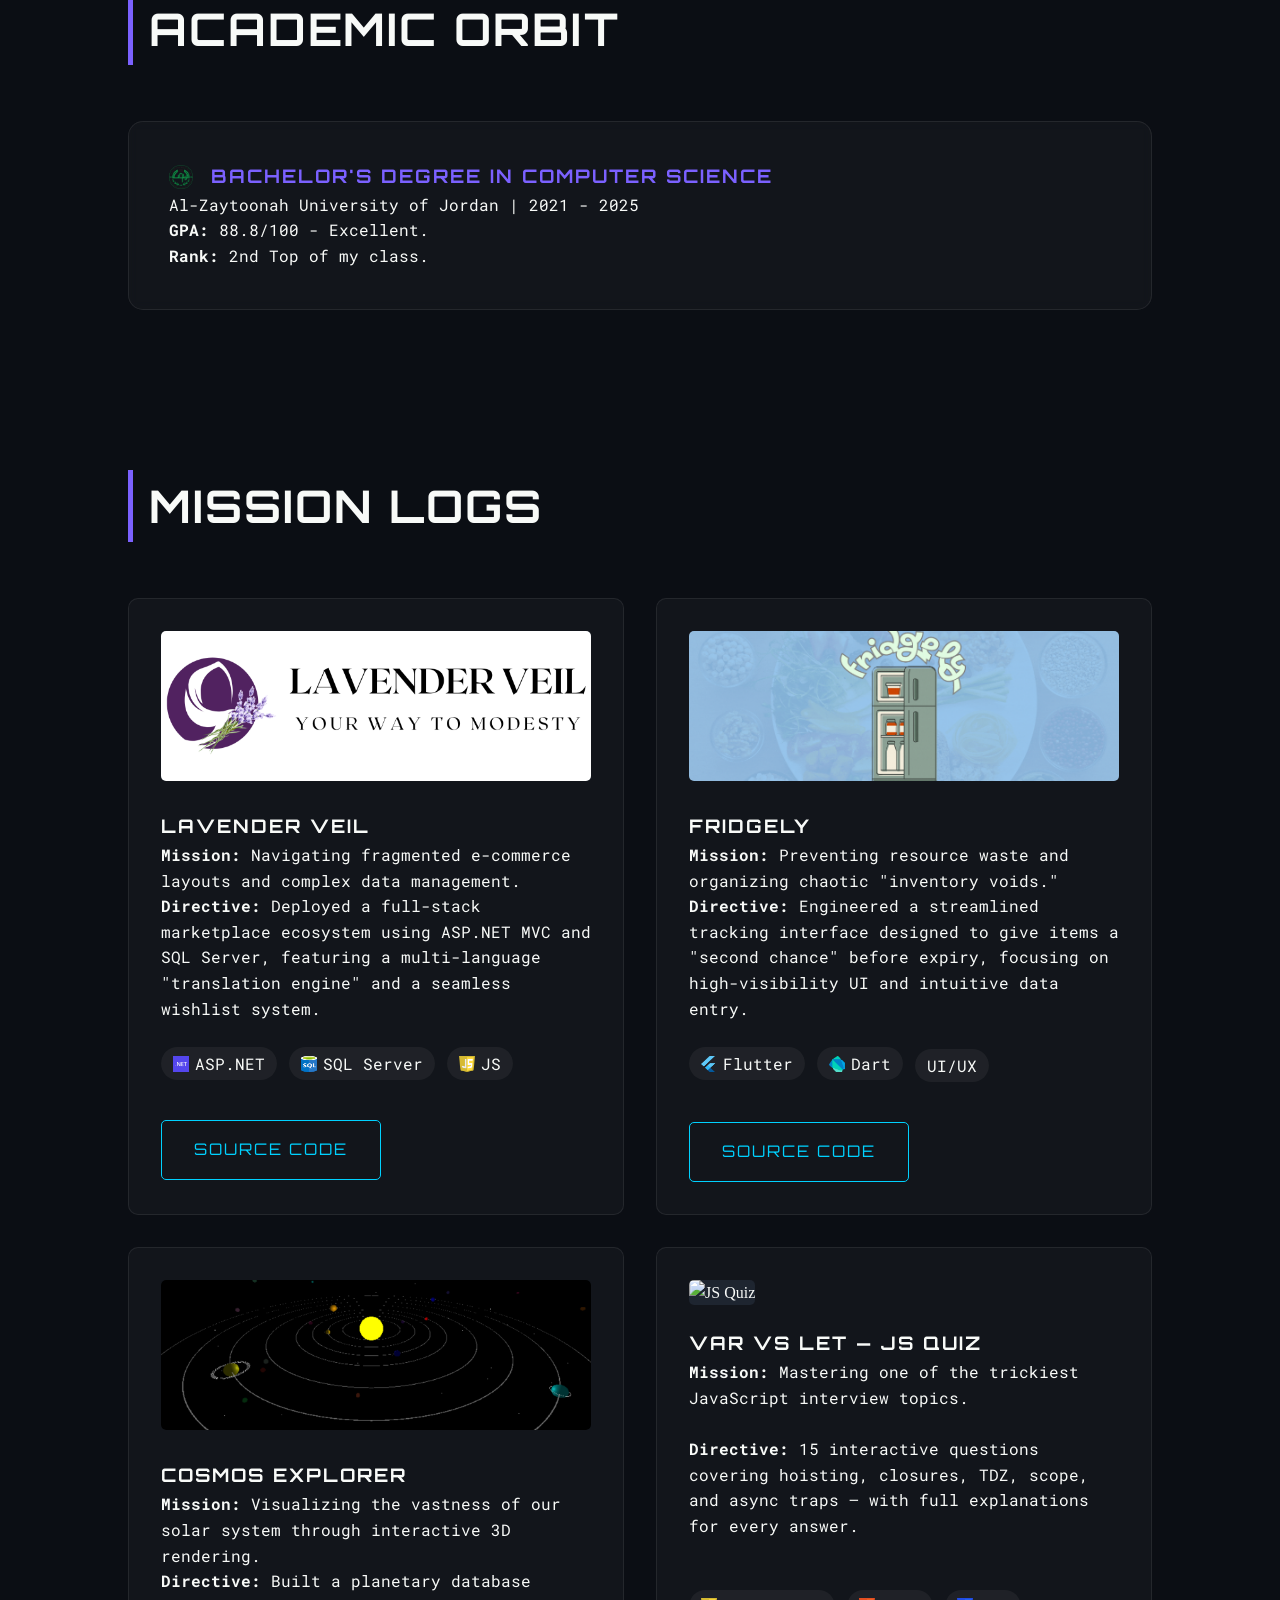
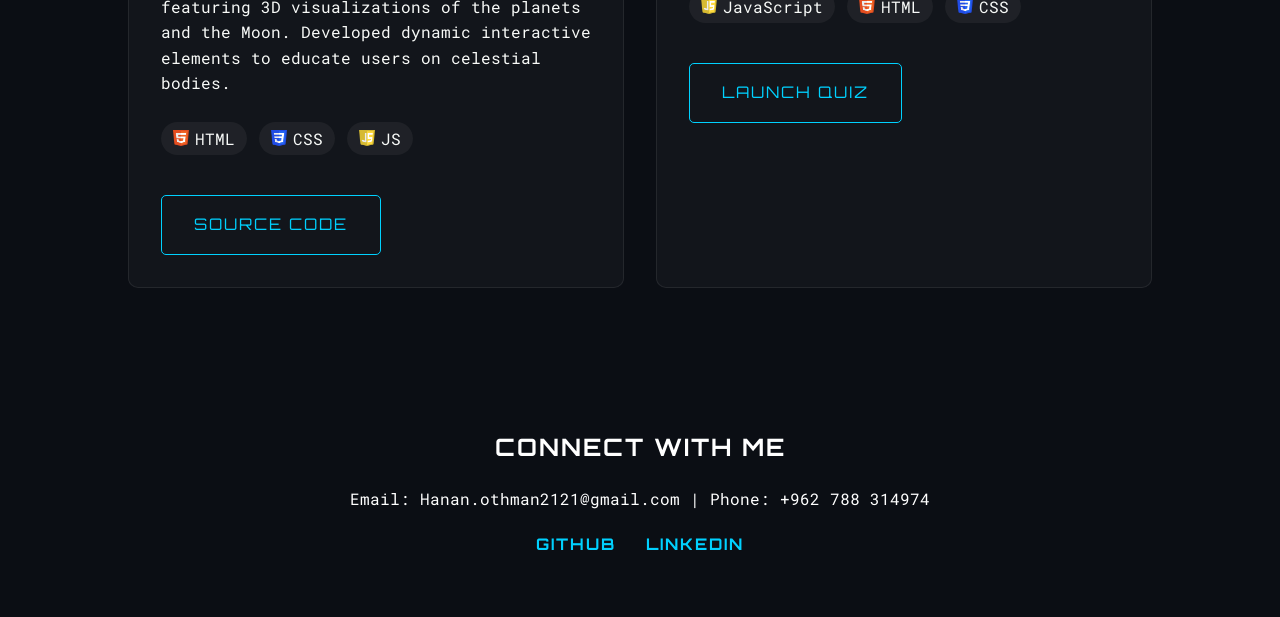
==== commit a2eca299: "Update home.html , added js-quiz" ====
--- a/home.html
+++ b/home.html
@@ -63,6 +63,8 @@
         <ul class="nav-links">
             <li><a href="#about">Story</a></li>
             <li><a href="#skills">Skills</a></li>
+            <li><a href="#experience">Experience</a></li>
+            <li><a href="#education">Education</a></li>
             <li><a href="#projects">Work</a></li>
             <li><a href="#contact">Contact</a></li>
         </ul>
@@ -247,6 +249,25 @@
                     <a href="https://h-othman1515.github.io/space-exploration/index.html" target="_blank"
                         class="project-link">Source Code</a>
                 </article>
+
+                <article class="project-card">
+                    <div class="project-img-container">
+                        <img class="project-img" src="assets/images/js-quiz.png" alt="JS Quiz">
+                    </div>
+                    <h3>var vs let — JS Quiz</h3>
+                    <p><strong>Mission:</strong> Mastering one of the trickiest JavaScript interview topics.
+                        <br><br>
+                        <strong>Directive:</strong> 15 interactive questions covering hoisting, closures,
+                        TDZ, scope, and async traps — with full explanations for every answer.
+                    </p>
+                    <br><br>
+                    <div class="project-tags">
+                        <span><img src="assets/logos/js-logo.png" alt="JavaScript" class="tag-icon">JavaScript</span>
+                        <span><img src="assets/logos/HTML5.png" alt="HTML" class="tag-icon">HTML</span>
+                        <span><img src="assets/logos/CSS3.png" alt="CSS" class="tag-icon">CSS</span>
+                    </div>
+                    <a href="js-quiz.html" target="_blank" class="project-link">Launch Quiz</a>
+                </article>
             </div>
         </section>
     </main>
@@ -265,4 +286,4 @@
 
 </body>
 
-</html>+</html>
--- a/home.css
+++ b/home.css
@@ -647,14 +647,13 @@
     }
 }
 
-/* Hide the actual checkbox */
 .nav-toggle {
     display: none;
 }
 
-/* Style the menu button */
+/*  menu */
 .menu-icon {
-    display: none; /* Hidden on desktop */
+    display: none; 
     color: white;
     font-size: 1.5rem;
     cursor: pointer;
@@ -666,18 +665,18 @@
     }
 
     .nav-links {
-        display: none; /* Hidden by default */
+        display: none; 
         position: fixed;
-        top: 60px; /* Adjust based on navbar height */
+        top: 60px; 
         left: 0;
         width: 100%;
         background: rgba(11, 14, 20, 0.95);
         flex-direction: column;
         padding: 20px 0;
     }
-
-    /* Magic: When checkbox is checked, show the nav-links */
+    
     .nav-toggle:checked ~ .nav-links {
         display: flex;
     }
-}+
+}
